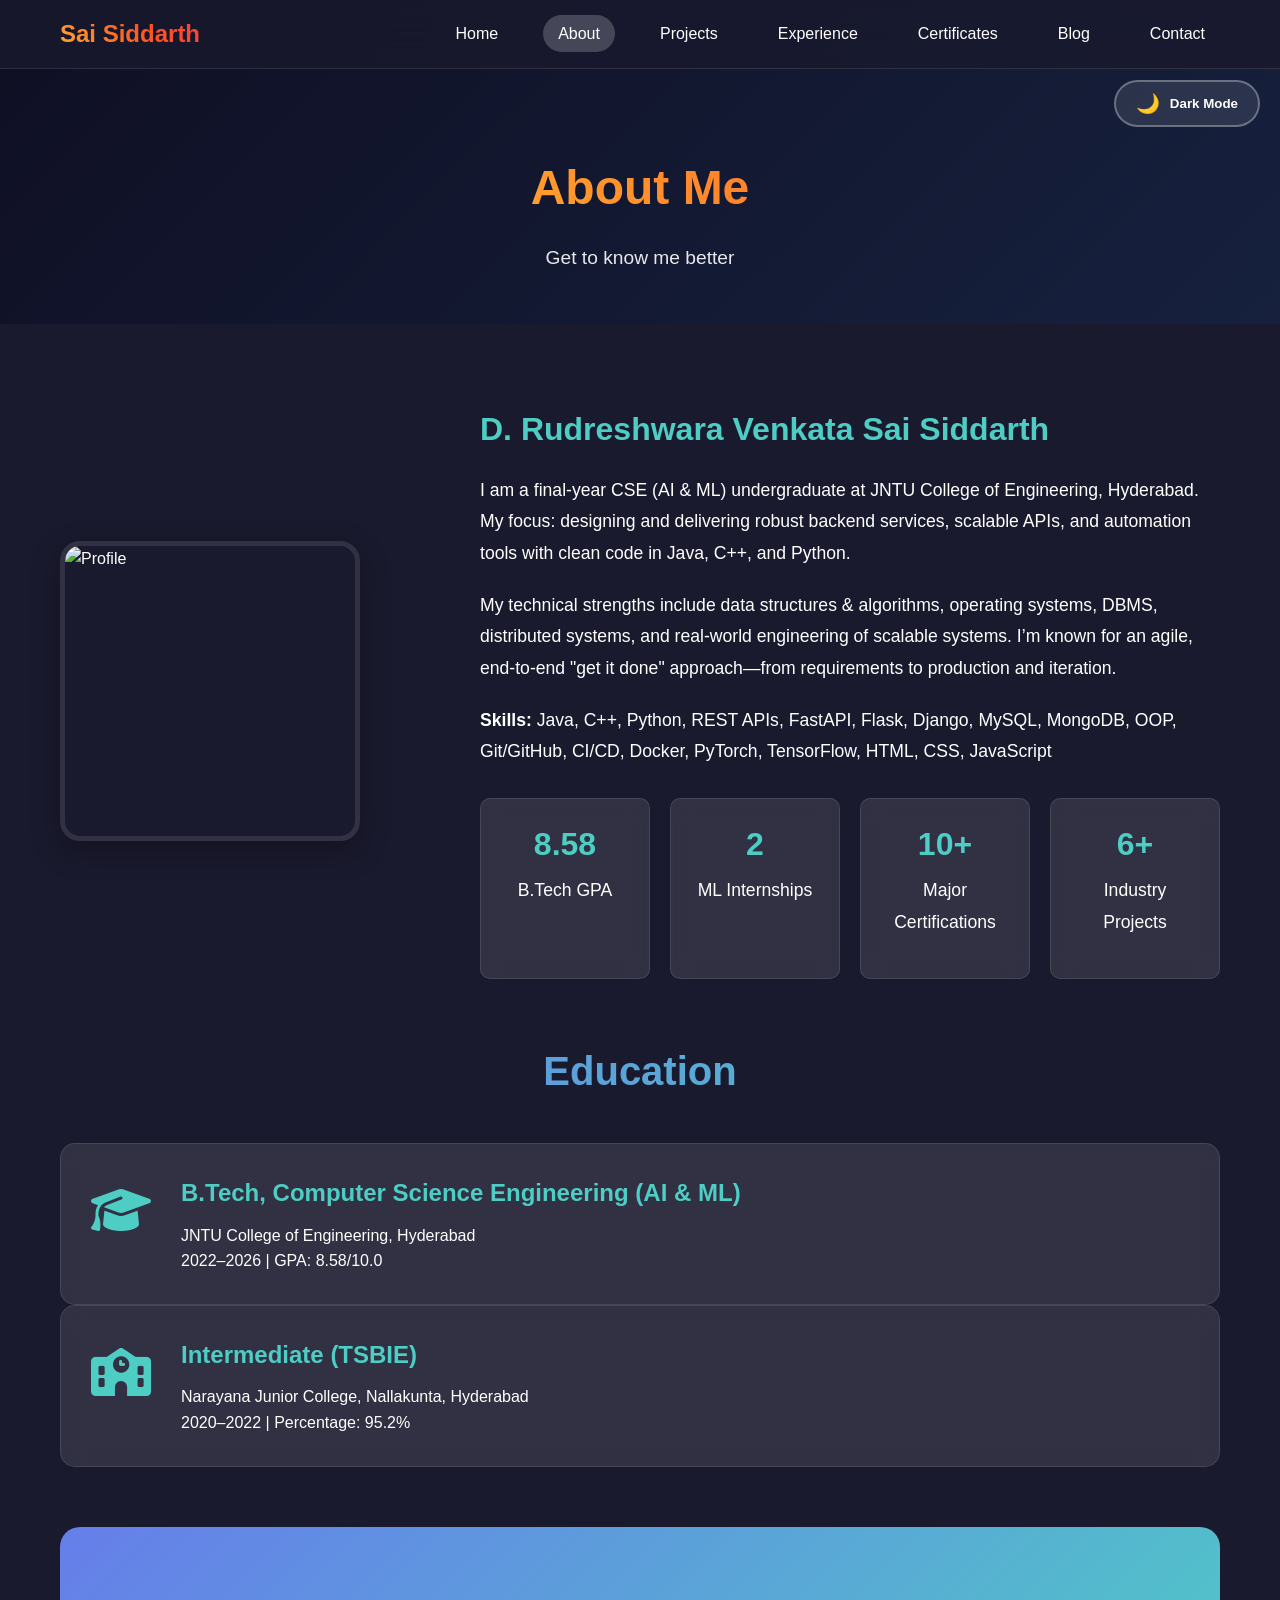
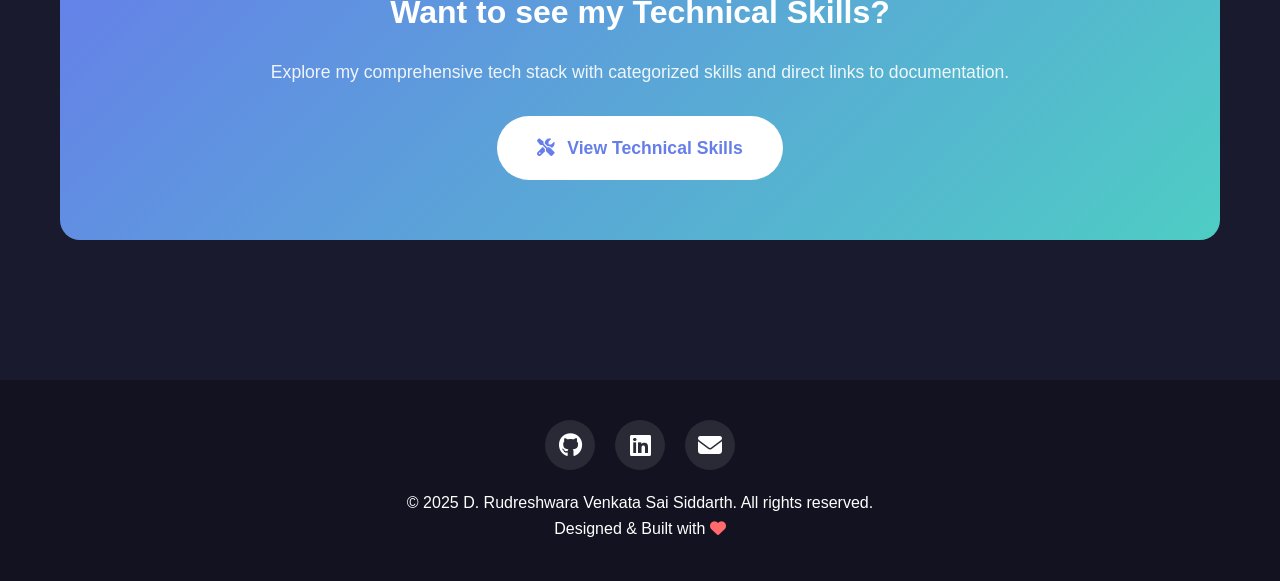
==== about.html @ 609d2943 "Initial commit" ====
<!DOCTYPE html>
<html lang="en">
<head>
    <meta charset="UTF-8">
    <meta name="viewport" content="width=device-width, initial-scale=1.0">
    <title>About - D. Rudreshwara Venkata Sai Siddarth</title>
    <link rel="stylesheet" href="styles.css">
    <link rel="stylesheet" href="https://cdnjs.cloudflare.com/ajax/libs/font-awesome/6.4.0/css/all.min.css">
</head>
<body>
    <nav class="navbar">
        <div class="nav-container">
            <a href="index.html" class="nav-logo">Sai Siddarth</a>
            <ul class="nav-menu" id="navMenu">
                <li class="nav-item"><a href="index.html" class="nav-link">Home</a></li>
                <li class="nav-item"><a href="about.html" class="nav-link active">About</a></li>
                <li class="nav-item"><a href="projects.html" class="nav-link">Projects</a></li>
                <li class="nav-item"><a href="experience.html" class="nav-link">Experience</a></li>
                <li class="nav-item"><a href="certificates.html" class="nav-link">Certificates</a></li>
                <li class="nav-item"><a href="blog.html" class="nav-link">Blog</a></li>
                <li class="nav-item"><a href="contact.html" class="nav-link">Contact</a></li>
            </ul>
            <button class="mobile-menu-toggle" onclick="toggleMobileMenu()">☰</button>
        </div>
    </nav>

    <button class="theme-toggle" onclick="toggleTheme()">
        <span class="theme-icon">🌙</span>
        <span class="theme-text">Dark Mode</span>
    </button>

    <div class="page-header">
        <h1>About Me</h1>
        <p>Get to know me better</p>
    </div>

    <section class="content-section">
        <div class="about-container">
            <img src="C:\Users\saisi\OneDrive\Desktop\Portfolio\Photo.png" alt="Profile" class="profile-image">
            <div class="about-text">
                <h2>D. Rudreshwara Venkata Sai Siddarth</h2>
                <p>
                    I am a final-year CSE (AI & ML) undergraduate at JNTU College of Engineering, Hyderabad.
                    My focus: designing and delivering robust backend services, scalable APIs, and automation
                    tools with clean code in Java, C++, and Python.
                </p>
                <p>
                    My technical strengths include data structures & algorithms, operating systems, DBMS, distributed systems, and real-world engineering of scalable systems. I’m known for an agile, end-to-end "get it done" approach—from requirements to production and iteration.
                </p>
                <p>
                    <strong>Skills:</strong> Java, C++, Python, REST APIs, FastAPI, Flask, Django, MySQL, MongoDB, OOP, Git/GitHub, CI/CD, Docker, PyTorch, TensorFlow, HTML, CSS, JavaScript
                </p>
                <div class="stats-grid">
                    <div class="stat-item"><h3>8.58</h3><p>B.Tech GPA</p></div>
                    <div class="stat-item"><h3>2</h3><p>ML Internships</p></div>
                    <div class="stat-item"><h3>10+</h3><p>Major Certifications</p></div>
                    <div class="stat-item"><h3>6+</h3><p>Industry Projects</p></div>
                </div>
            </div>
        </div>

        <div class="education-section">
            <h2>Education</h2>
            <div class="education-card">
                <div class="edu-icon"><i class="fas fa-graduation-cap"></i></div>
                <div class="edu-content">
                    <h3>B.Tech, Computer Science Engineering (AI & ML)</h3>
                    <p>JNTU College of Engineering, Hyderabad</p>
                    <p>2022–2026 | GPA: 8.58/10.0</p>
                </div>
            </div>
            <div class="education-card">
                <div class="edu-icon"><i class="fas fa-school"></i></div>
                <div class="edu-content">
                    <h3>Intermediate (TSBIE)</h3>
                    <p>Narayana Junior College, Nallakunta, Hyderabad</p>
                    <p>2020–2022 | Percentage: 95.2%</p>
                </div>
            </div>
        </div>
        <div class="skills-redirect">
            <h2>Want to see my Technical Skills?</h2>
            <p>Explore my comprehensive tech stack with categorized skills and direct links to documentation.</p>
            <a href="skills.html" class="skills-redirect-btn">
                <i class="fas fa-tools"></i> View Technical Skills
            </a>
        </div>
    </section>

    <footer>
        <div class="footer-content">
            <div class="footer-social">
                <a href="https://github.com/DRV-Sai-Siddarth" class="social-link"><i class="fab fa-github"></i></a>
                <a href="https://linkedin.com/in/d-r-v-sai-siddarth" class="social-link"><i class="fab fa-linkedin"></i></a>
                <a href="mailto:saisiddarth2.o@gmail.com" class="social-link"><i class="fas fa-envelope"></i></a>
            </div>
            <p>&copy; 2025 D. Rudreshwara Venkata Sai Siddarth. All rights reserved.</p>
            <p>Designed & Built with <i class="fas fa-heart" style="color: #ff6b6b;"></i></p>
        </div>
    </footer>
    <script src="script.js"></script>
</body>
</html>
---- styles.css ----
/* ===================================
   EXPERIENCE PAGE ANIMATIONS
   =================================== */

/* Experience Hero Section */
.experience-hero {
    text-align: center;
    padding: 60px 20px;
    margin-bottom: 60px;
    background: linear-gradient(135deg, rgba(102, 126, 234, 0.1), rgba(78, 205, 196, 0.1));
    border-radius: 20px;
}

.experience-hero-title {
    font-size: 3.5rem;
    margin-bottom: 20px;
    line-height: 1.2;
    display: flex;
    align-items: center;
    justify-content: center;
    flex-wrap: wrap;
    gap: 15px;
}

.experience-hero-subtitle {
    font-size: 1.2rem;
    opacity: 0.85;
    max-width: 800px;
    margin: 0 auto;
    line-height: 1.6;
}

/* Animated Word Wrapper */
.animated-word-wrapper {
    position: relative;
    display: inline-block;
    min-width: 250px;
    height: 70px;
    vertical-align: middle;
}

.animated-word {
    position: absolute;
    left: 0;
    top: 0;
    width: 100%;
    opacity: 0;
    transform: translateY(20px);
    transition: all 0.6s cubic-bezier(0.68, -0.55, 0.265, 1.55);
    background: linear-gradient(45deg, var(--primary-color), var(--accent-color));
    -webkit-background-clip: text;
    -webkit-text-fill-color: transparent;
    background-clip: text;
    font-weight: bold;
}

.animated-word.active {
    opacity: 1;
    transform: translateY(0);
}

/* Smooth fade out for previous word */
.animated-word:not(.active) {
    animation: fadeOut 0.6s ease forwards;
}

@keyframes fadeOut {
    0% {
        opacity: 1;
        transform: translateY(0);
    }
    100% {
        opacity: 0;
        transform: translateY(-20px);
    }
}

/* Smooth fade in for active word */
.animated-word.active {
    animation: fadeIn 0.6s ease forwards;
}

@keyframes fadeIn {
    0% {
        opacity: 0;
        transform: translateY(20px) scale(0.9);
    }
    100% {
        opacity: 1;
        transform: translateY(0) scale(1);
    }
}

/* Alternative Sliding Effect (you can switch between these) */
.animated-word-wrapper.slide-effect .animated-word {
    transform: translateX(-30px);
}

.animated-word-wrapper.slide-effect .animated-word.active {
    transform: translateX(0);
}

.animated-word-wrapper.slide-effect .animated-word:not(.active) {
    transform: translateX(30px);
}

/* Glowing Effect on Active Word */
.animated-word.active {
    text-shadow: 0 0 20px rgba(102, 126, 234, 0.5),
                 0 0 40px rgba(78, 205, 196, 0.3);
}

/* Mobile Responsive */
@media (max-width: 768px) {
    .experience-hero-title {
        font-size: 2rem;
        flex-direction: column;
        gap: 10px;
    }

    .animated-word-wrapper {
        min-width: 180px;
        height: 50px;
    }

    .experience-hero-subtitle {
        font-size: 1rem;
    }

    .experience-hero {
        padding: 40px 20px;
    }
}

/* Extra smooth transition with blur effect */
@keyframes blurFadeIn {
    0% {
        opacity: 0;
        filter: blur(10px);
        transform: translateY(20px);
    }
    100% {
        opacity: 1;
        filter: blur(0);
        transform: translateY(0);
    }
}

.animated-word.active {
    animation: blurFadeIn 0.8s cubic-bezier(0.25, 0.46, 0.45, 0.94) forwards;
}


/* Typing Animation */
.typing-text {
    display: flex;
    align-items: center;
    justify-content: center;
    flex-wrap: wrap;
}

.typing-prefix {
    margin-right: 10px;
}

#typedName {
    min-width: 200px;
    display: inline-block;
}

.cursor {
    animation: blink 0.7s infinite;
    font-weight: normal;
}

@keyframes blink {
    0%, 50% { opacity: 1; }
    51%, 100% { opacity: 0; }
}

/* Glimpse Section */
.glimpse-section {
    padding: 100px 20px;
    max-width: 1200px;
    margin: 0 auto;
}

.section-title {
    font-size: 3rem;
    text-align: center;
    margin-bottom: 60px;
    background: linear-gradient(45deg, var(--primary-color), var(--accent-color));
    -webkit-background-clip: text;
    -webkit-text-fill-color: transparent;
}

.glimpse-grid {
    display: grid;
    grid-template-columns: repeat(auto-fit, minmax(300px, 1fr));
    gap: 30px;
}

.glimpse-card {
    background: var(--card-bg-dark);
    padding: 40px 30px;
    border-radius: 20px;
    text-align: center;
    backdrop-filter: blur(10px);
    border: 1px solid rgba(255,255,255,0.1);
    transition: all 0.4s ease;
}

body.light-mode .glimpse-card {
    background: var(--card-bg-light);
    border-color: rgba(0,0,0,0.1);
}

.glimpse-card:hover {
    transform: translateY(-15px);
    box-shadow: 0 20px 40px rgba(0,0,0,0.3);
    border-color: var(--accent-color);
}

.glimpse-icon {
    width: 80px;
    height: 80px;
    margin: 0 auto 25px;
    background: linear-gradient(135deg, var(--primary-color), var(--accent-color));
    border-radius: 50%;
    display: flex;
    align-items: center;
    justify-content: center;
    font-size: 2.5rem;
    color: var(--text-light);
    transition: all 0.4s ease;
}

.glimpse-card:hover .glimpse-icon {
    transform: rotate(360deg) scale(1.1);
}

.glimpse-card h3 {
    font-size: 1.8rem;
    margin-bottom: 15px;
    color: var(--accent-color);
}

.glimpse-card p {
    margin-bottom: 25px;
    opacity: 0.9;
    line-height: 1.6;
}

.glimpse-btn {
    display: inline-flex;
    align-items: center;
    gap: 10px;
    padding: 12px 30px;
    background: linear-gradient(45deg, var(--primary-color), var(--accent-color));
    color: var(--text-light);
    text-decoration: none;
    border-radius: 50px;
    font-weight: bold;
    transition: all 0.3s ease;
}

.glimpse-btn:hover {
    transform: translateX(5px);
    box-shadow: 0 5px 20px rgba(0,0,0,0.3);
}

/* Skills Redirect Section */
.skills-redirect {
    margin-top: 60px;
    text-align: center;
    padding: 60px 40px;
    background: linear-gradient(135deg, var(--primary-color), var(--accent-color));
    border-radius: 20px;
}

.skills-redirect h2 {
    font-size: 2rem;
    margin-bottom: 20px;
    color: var(--text-light);
}

.skills-redirect p {
    margin-bottom: 30px;
    font-size: 1.1rem;
    opacity: 0.9;
}

.skills-redirect-btn {
    display: inline-flex;
    align-items: center;
    gap: 12px;
    padding: 18px 40px;
    background: var(--text-light);
    color: var(--primary-color);
    text-decoration: none;
    border-radius: 50px;
    font-weight: bold;
    font-size: 1.1rem;
    transition: all 0.3s ease;
}

.skills-redirect-btn:hover {
    transform: translateY(-5px);
    box-shadow: 0 10px 30px rgba(0,0,0,0.3);
}

/* Skills Page Specific */
.tech-skill-card {
    display: flex;
    flex-direction: column;
    align-items: center;
    text-decoration: none;
    color: inherit;
}

.skill-logo {
    width: 80px;
    height: 80px;
    object-fit: contain;
    margin-bottom: 15px;
    transition: all 0.3s ease;
}

.skill-logo-placeholder {
    width: 80px;
    height: 80px;
    margin-bottom: 15px;
    background: linear-gradient(135deg, var(--primary-color), var(--accent-color));
    border-radius: 20px;
    display: flex;
    align-items: center;
    justify-content: center;
    font-size: 2.5rem;
    color: var(--text-light);
    transition: all 0.3s ease;
}

.tech-skill-card:hover .skill-logo,
.tech-skill-card:hover .skill-logo-placeholder {
    transform: scale(1.1) rotateY(180deg);
}

@media (max-width: 768px) {
    .glimpse-grid {
        grid-template-columns: 1fr;
    }
    
    .section-title {
        font-size: 2rem;
    }
}


* {
    margin: 0;
    padding: 0;
    box-sizing: border-box;
}



:root {
    --primary-color: #667eea;
    --secondary-color: #764ba2;
    --accent-color: #4ecdc4;
    --text-light: #ffffff;
    --text-dark: #333333;
    --bg-dark: #1a1a2e;
    --bg-light: #f5f7fa;
    --card-bg-dark: rgba(255,255,255,0.1);
    --card-bg-light: rgba(255,255,255,0.9);
}

html {
    scroll-behavior: smooth;
}

body {
    font-family: 'Segoe UI', Tahoma, Geneva, Verdana, sans-serif;
    background: var(--bg-dark);
    color: var(--text-light);
    overflow-x: hidden;
    transition: all 0.3s ease;
    line-height: 1.6;
    margin: 0;
    padding: 0;
}

body.light-mode {
    background: linear-gradient(135deg, #f5f7fa 0%, #c3cfe2 100%);
    color: var(--text-dark);
}

/* FIX THE GAP ISSUE */
.hero {
    position: relative;
    width: 100%;
    height: 100vh;
    min-height: 600px;
    background: linear-gradient(135deg, #0f0f23 0%, #16213e 50%, #0f3460 100%);
    display: flex;
    align-items: center;
    justify-content: center;
    overflow: hidden;
    margin: 0;
    padding: 0;
}

body.light-mode .hero {
    background: linear-gradient(135deg, #667eea 0%, #764ba2 100%);
}

/* Scrollbar Styling */
::-webkit-scrollbar {
    width: 10px;
}

::-webkit-scrollbar-track {
    background: rgba(0,0,0,0.1);
}

::-webkit-scrollbar-thumb {
    background: linear-gradient(45deg, var(--primary-color), var(--secondary-color));
    border-radius: 10px;
}

/* Navbar Styles */
.navbar {
    position: fixed;
    top: 0;
    left: 0;
    right: 0;
    z-index: 1000;
    background: rgba(26, 26, 46, 0.8);
    backdrop-filter: blur(20px);
    border-bottom: 1px solid rgba(255, 255, 255, 0.1);
    padding: 15px 0;
    transition: all 0.3s ease;
    margin: 0;
}

body.light-mode .navbar {
    background: rgba(255, 255, 255, 0.9);
    border-bottom-color: rgba(0, 0, 0, 0.1);
}

.nav-container {
    max-width: 1200px;
    margin: 0 auto;
    display: flex;
    justify-content: space-between;
    align-items: center;
    padding: 0 20px;
}

.nav-logo {
    font-size: 1.5rem;
    font-weight: bold;
    color: var(--text-light);
    text-decoration: none;
    background: linear-gradient(45deg, #ffeb3b, #ff5722, #e91e63, #9c27b0);
    background-size: 300% 300%;
    -webkit-background-clip: text;
    -webkit-text-fill-color: transparent;
    background-clip: text;
    animation: gradientShift 3s ease-in-out infinite;
}

@keyframes gradientShift {
    0%, 100% { background-position: 0% 50%; }
    50% { background-position: 100% 50%; }
}

.nav-menu {
    display: flex;
    list-style: none;
    gap: 30px;
    margin: 0;
    padding: 0;
}

.nav-item {
    margin: 0;
}

.nav-link {
    color: var(--text-light);
    text-decoration: none;
    font-weight: 500;
    padding: 10px 15px;
    border-radius: 25px;
    transition: all 0.3s ease;
    position: relative;
}

body.light-mode .nav-link {
    color: var(--text-dark);
}

.nav-link::before {
    content: '';
    position: absolute;
    bottom: 0;
    left: 50%;
    width: 0;
    height: 2px;
    background: linear-gradient(90deg, var(--primary-color), var(--accent-color));
    transform: translateX(-50%);
    transition: width 0.3s ease;
}

.nav-link:hover::before {
    width: 80%;
}

.nav-link:hover {
    transform: translateY(-2px);
}

.nav-link.active {
    background: rgba(255, 255, 255, 0.2);
}

body.light-mode .nav-link.active {
    background: rgba(0, 0, 0, 0.1);
}

.mobile-menu-toggle {
    display: none;
    background: none;
    border: none;
    color: var(--text-light);
    font-size: 1.5rem;
    cursor: pointer;
}

body.light-mode .mobile-menu-toggle {
    color: var(--text-dark);
}

/* Theme Toggle */
.theme-toggle {
    position: fixed;
    top: 80px;
    right: 20px;
    z-index: 1000;
    background: rgba(255, 255, 255, 0.1);
    border: 2px solid rgba(255, 255, 255, 0.3);
    border-radius: 50px;
    padding: 10px 20px;
    color: var(--text-light);
    font-weight: bold;
    cursor: pointer;
    transition: all 0.3s ease;
    backdrop-filter: blur(10px);
    display: flex;
    align-items: center;
    gap: 10px;
}

body.light-mode .theme-toggle {
    background: rgba(0, 0, 0, 0.1);
    border-color: rgba(0, 0, 0, 0.3);
    color: var(--text-dark);
}

.theme-toggle:hover {
    background: rgba(255, 255, 255, 0.2);
    transform: translateY(-2px);
}

.theme-icon {
    font-size: 1.2rem;
    transition: transform 0.3s ease;
}

.theme-toggle:hover .theme-icon {
    transform: rotate(180deg);
}

/* Hero Section */
#webCanvas {
    position: absolute;
    top: 0;
    left: 0;
    width: 100%;
    height: 100%;
    pointer-events: none;
    z-index: 1;
}

.hero-content {
    text-align: center;
    z-index: 2;
    max-width: 800px;
    padding: 20px;
}

.hero-content h1 {
    font-size: 4rem;
    font-weight: bold;
    margin-bottom: 1rem;
    background: linear-gradient(45deg, #ffeb3b, #ff5722, #e91e63, #9c27b0);
    background-size: 300% 300%;
    -webkit-background-clip: text;
    -webkit-text-fill-color: transparent;
    animation: gradientShift 3s ease-in-out infinite;
    text-transform: uppercase;
    letter-spacing: 2px;
}

.hero-content .tagline {
    font-size: 1.5rem;
    margin-bottom: 1rem;
    opacity: 0.9;
}

.hero-content .description {
    font-size: 1.2rem;
    margin-bottom: 2rem;
    opacity: 0.8;
}

.social-links {
    display: flex;
    justify-content: center;
    gap: 20px;
    margin-bottom: 2rem;
}

.social-link {
    width: 50px;
    height: 50px;
    border-radius: 50%;
    background: rgba(255, 255, 255, 0.1);
    display: flex;
    align-items: center;
    justify-content: center;
    color: var(--text-light);
    font-size: 1.5rem;
    transition: all 0.3s ease;
    text-decoration: none;
}

.social-link:hover {
    background: linear-gradient(45deg, var(--primary-color), var(--accent-color));
    transform: translateY(-5px);
}

.cta-buttons {
    display: flex;
    gap: 20px;
    justify-content: center;
    flex-wrap: wrap;
}

.cta-button {
    padding: 15px 35px;
    border-radius: 50px;
    font-weight: bold;
    text-decoration: none;
    transition: all 0.3s ease;
    display: inline-flex;
    align-items: center;
    gap: 10px;
}

.cta-button.primary {
    background: linear-gradient(45deg, #ff6b6b, #4ecdc4);
    color: var(--text-light);
    box-shadow: 0 4px 15px rgba(0,0,0,0.2);
}

.cta-button.primary:hover {
    transform: translateY(-3px);
    box-shadow: 0 8px 25px rgba(0,0,0,0.3);
}

.cta-button.secondary {
    background: transparent;
    color: var(--text-light);
    border: 2px solid var(--text-light);
}

.cta-button.secondary:hover {
    background: var(--text-light);
    color: var(--text-dark);
}

/* Page Header */
.page-header {
    padding: 150px 20px 50px;
    text-align: center;
    background: linear-gradient(135deg, #0f0f23 0%, #16213e 100%);
    margin: 0;
}

body.light-mode .page-header {
    background: linear-gradient(135deg, #667eea 0%, #764ba2 100%);
}

.page-header h1 {
    font-size: 3rem;
    margin-bottom: 1rem;
    background: linear-gradient(45deg, #ffeb3b, #ff5722, #e91e63, #9c27b0);
    background-size: 300% 300%;
    -webkit-background-clip: text;
    -webkit-text-fill-color: transparent;
    animation: gradientShift 3s ease-in-out infinite;
}

.page-header p {
    font-size: 1.2rem;
    opacity: 0.9;
}

/* Content Section */
.content-section {
    padding: 80px 20px;
    max-width: 1200px;
    margin: 0 auto;
}

/* About Page Specific */
.about-container {
    display: grid;
    grid-template-columns: 1fr 2fr;
    gap: 50px;
    align-items: center;
    margin-bottom: 50px;
}

.profile-image {
    width: 300px;
    height: 300px;
    border-radius: 20px;
    object-fit: cover;
    box-shadow: 0 10px 30px rgba(0,0,0,0.3);
    border: 5px solid rgba(255,255,255,0.1);
}

.about-text h2 {
    font-size: 2rem;
    margin-bottom: 20px;
    color: var(--accent-color);
}

.about-text p {
    font-size: 1.1rem;
    line-height: 1.8;
    margin-bottom: 20px;
}

.stats-grid {
    display: grid;
    grid-template-columns: repeat(4, 1fr);
    gap: 20px;
    margin-top: 30px;
}

.stat-item {
    text-align: center;
    background: var(--card-bg-dark);
    padding: 20px;
    border-radius: 10px;
    backdrop-filter: blur(10px);
    border: 1px solid rgba(255,255,255,0.1);
}

body.light-mode .stat-item {
    background: var(--card-bg-light);
    border-color: rgba(0,0,0,0.1);
}

.stat-item h3 {
    font-size: 2rem;
    color: var(--accent-color);
    margin-bottom: 5px;
}

/* Skills Section */
.skills-section {
    margin-top: 60px;
}

.skills-section h2 {
    text-align: center;
    font-size: 2.5rem;
    margin-bottom: 40px;
    background: linear-gradient(45deg, var(--primary-color), var(--accent-color));
    -webkit-background-clip: text;
    -webkit-text-fill-color: transparent;
}

.skills-grid {
    display: grid;
    grid-template-columns: repeat(auto-fit, minmax(200px, 1fr));
    gap: 25px;
}

.skill-item {
    background: var(--card-bg-dark);
    padding: 25px;
    border-radius: 10px;
    backdrop-filter: blur(10px);
    border: 1px solid rgba(255,255,255,0.1);
    transition: all 0.3s ease;
}

body.light-mode .skill-item {
    background: var(--card-bg-light);
    border-color: rgba(0,0,0,0.1);
}

.skill-item:hover {
    transform: translateY(-5px);
    box-shadow: 0 5px 15px rgba(0,0,0,0.2);
}

.skill-item i {
    font-size: 2.5rem;
    margin-bottom: 15px;
    color: var(--accent-color);
}

.skill-item p {
    font-weight: bold;
    margin-bottom: 10px;
}

.skill-bar {
    background: rgba(255,255,255,0.1);
    height: 8px;
    border-radius: 10px;
    overflow: hidden;
}

.skill-progress {
    background: linear-gradient(90deg, var(--primary-color), var(--accent-color));
    height: 100%;
    border-radius: 10px;
    transition: width 1s ease;
}

/* Education Section */
.education-section {
    margin-top: 60px;
}

.education-section h2 {
    text-align: center;
    font-size: 2.5rem;
    margin-bottom: 40px;
    background: linear-gradient(45deg, var(--primary-color), var(--accent-color));
    -webkit-background-clip: text;
    -webkit-text-fill-color: transparent;
}

.education-card {
    display: flex;
    gap: 30px;
    background: var(--card-bg-dark);
    padding: 30px;
    border-radius: 15px;
    backdrop-filter: blur(10px);
    border: 1px solid rgba(255,255,255,0.1);
}

body.light-mode .education-card {
    background: var(--card-bg-light);
    border-color: rgba(0,0,0,0.1);
}

.edu-icon {
    font-size: 3rem;
    color: var(--accent-color);
}

.edu-content h3 {
    font-size: 1.5rem;
    margin-bottom: 10px;
    color: var(--accent-color);
}

.edu-institution {
    font-weight: bold;
    margin-bottom: 5px;
}

.edu-date {
    opacity: 0.7;
    margin-bottom: 15px;
}

/* Projects Page */
.filter-buttons {
    display: flex;
    justify-content: center;
    gap: 15px;
    margin-bottom: 40px;
    flex-wrap: wrap;
}

.filter-btn {
    padding: 10px 25px;
    border: 2px solid var(--primary-color);
    background: transparent;
    color: var(--text-light);
    border-radius: 25px;
    cursor: pointer;
    transition: all 0.3s ease;
    font-weight: bold;
}

body.light-mode .filter-btn {
    color: var(--text-dark);
}

.filter-btn:hover,
.filter-btn.active {
    background: linear-gradient(45deg, var(--primary-color), var(--accent-color));
    color: var(--text-light);
}

.projects-grid {
    display: grid;
    grid-template-columns: repeat(auto-fit, minmax(350px, 1fr));
    gap: 30px;
}

.project-card {
    background: var(--card-bg-dark);
    border-radius: 15px;
    overflow: hidden;
    backdrop-filter: blur(10px);
    border: 1px solid rgba(255,255,255,0.1);
    transition: all 0.3s ease;
    cursor: pointer;
}

body.light-mode .project-card {
    background: var(--card-bg-light);
    border-color: rgba(0,0,0,0.1);
}

.project-card:hover {
    transform: translateY(-10px);
    box-shadow: 0 15px 35px rgba(0,0,0,0.3);
}

.project-image {
    width: 100%;
    height: 200px;
    object-fit: cover;
    transition: transform 0.3s ease;
}

.project-card:hover .project-image {
    transform: scale(1.1);
}

.project-content {
    padding: 25px;
}

.project-title {
    font-size: 1.5rem;
    margin-bottom: 10px;
    color: var(--accent-color);
}

.project-description {
    margin-bottom: 15px;
    opacity: 0.9;
    line-height: 1.6;
}

.project-tags {
    display: flex;
    flex-wrap: wrap;
    gap: 10px;
    margin-bottom: 15px;
}

.tag {
    background: rgba(255,255,255,0.1);
    padding: 5px 15px;
    border-radius: 20px;
    font-size: 0.9rem;
}

.project-links {
    display: flex;
    gap: 15px;
}

.project-link {
    padding: 10px 20px;
    border-radius: 25px;
    text-decoration: none;
    transition: all 0.3s ease;
    display: inline-flex;
    align-items: center;
    gap: 8px;
}

.project-link.github {
    background: rgba(255,255,255,0.1);
    color: var(--text-light);
}

body.light-mode .project-link.github {
    color: var(--text-dark);
}

.project-link.live {
    background: linear-gradient(45deg, var(--primary-color), var(--accent-color));
    color: var(--text-light);
}

.project-link:hover {
    transform: translateY(-2px);
}

/* Timeline */
.timeline {
    position: relative;
    padding: 20px 0;
}

.timeline::before {
    content: '';
    position: absolute;
    left: 50%;
    top: 0;
    bottom: 0;
    width: 2px;
    background: linear-gradient(180deg, var(--primary-color), var(--accent-color));
    transform: translateX(-50%);
}

.timeline-item {
    display: flex;
    margin-bottom: 50px;
    position: relative;
}

.timeline-item:nth-child(odd) {
    flex-direction: row-reverse;
}

.timeline-content {
    width: 45%;
    background: var(--card-bg-dark);
    padding: 30px;
    border-radius: 15px;
    backdrop-filter: blur(10px);
    border: 1px solid rgba(255,255,255,0.1);
    position: relative;
}

body.light-mode .timeline-content {
    background: var(--card-bg-light);
    border-color: rgba(0,0,0,0.1);
}

.timeline-dot {
    position: absolute;
    left: 50%;
    width: 20px;
    height: 20px;
    background: linear-gradient(45deg, var(--primary-color), var(--accent-color));
    border-radius: 50%;
    transform: translateX(-50%);
    border: 4px solid var(--bg-dark);
    z-index: 2;
}

body.light-mode .timeline-dot {
    border-color: var(--bg-light);
}

.timeline-icon {
    font-size: 2rem;
    color: var(--accent-color);
    margin-bottom: 15px;
}

.timeline-title {
    font-size: 1.5rem;
    color: var(--accent-color);
    margin-bottom: 10px;
}

.timeline-company {
    font-weight: bold;
    margin-bottom: 5px;
}

.timeline-date {
    opacity: 0.7;
    margin-bottom: 15px;
}

.timeline-description {
    line-height: 1.8;
    margin-bottom: 15px;
}

.timeline-skills {
    display: flex;
    flex-wrap: wrap;
    gap: 8px;
    margin-bottom: 15px;
}

.skill-badge {
    background: rgba(255,255,255,0.1);
    padding: 5px 12px;
    border-radius: 15px;
    font-size: 0.85rem;
}

.timeline-achievements {
    list-style: none;
    padding-left: 0;
}

.timeline-achievements li {
    padding-left: 25px;
    position: relative;
    margin-bottom: 8px;
}

.timeline-achievements li::before {
    content: '✓';
    position: absolute;
    left: 0;
    color: var(--accent-color);
    font-weight: bold;
}

/* Companies Section */
.companies-section {
    margin-top: 60px;
}

.companies-section h2 {
    text-align: center;
    font-size: 2.5rem;
    margin-bottom: 40px;
    background: linear-gradient(45deg, var(--primary-color), var(--accent-color));
    -webkit-background-clip: text;
    -webkit-text-fill-color: transparent;
}

.companies-grid {
    display: grid;
    grid-template-columns: repeat(auto-fit, minmax(250px, 1fr));
    gap: 25px;
}

.company-card {
    background: var(--card-bg-dark);
    padding: 30px;
    border-radius: 15px;
    text-align: center;
    backdrop-filter: blur(10px);
    border: 1px solid rgba(255,255,255,0.1);
    transition: all 0.3s ease;
}

body.light-mode .company-card {
    background: var(--card-bg-light);
    border-color: rgba(0,0,0,0.1);
}

.company-card:hover {
    transform: translateY(-5px);
    box-shadow: 0 10px 25px rgba(0,0,0,0.2);
}

.company-card i {
    font-size: 3rem;
    color: var(--accent-color);
    margin-bottom: 15px;
}

.company-card h3 {
    font-size: 1.5rem;
    margin-bottom: 10px;
}

/* Footer */
footer {
    background: rgba(0,0,0,0.3);
    padding: 40px 20px;
    text-align: center;
    margin-top: 60px;
}

body.light-mode footer {
    background: rgba(0,0,0,0.1);
}

.footer-content {
    max-width: 1200px;
    margin: 0 auto;
}

.footer-social {
    display: flex;
    justify-content: center;
    gap: 20px;
    margin-bottom: 20px;
}

/* Mobile Responsive */
@media (max-width: 768px) {
    .nav-menu {
        position: fixed;
        top: 70px;
        left: -100%;
        width: 100%;
        height: calc(100vh - 70px);
        background: rgba(0, 0, 0, 0.95);
        backdrop-filter: blur(20px);
        flex-direction: column;
        justify-content: flex-start;
        align-items: center;
        padding-top: 50px;
        transition: left 0.3s ease;
        gap: 10px;
    }

    body.light-mode .nav-menu {
        background: rgba(255, 255, 255, 0.95);
    }

    .nav-menu.active {
        left: 0;
    }

    .mobile-menu-toggle {
        display: block;
    }

    .theme-toggle {
        top: 15px;
        right: 80px;
        padding: 8px 15px;
        font-size: 0.9rem;
    }

    .hero-content h1 {
        font-size: 2.5rem;
    }

    .hero-content .tagline {
        font-size: 1.2rem;
    }

    .hero-content .description {
        font-size: 1rem;
    }

    .page-header h1 {
        font-size: 2rem;
    }

    .about-container {
        grid-template-columns: 1fr;
        text-align: center;
    }

    .profile-image {
        width: 200px;
        height: 200px;
        margin: 0 auto;
    }

    .stats-grid {
        grid-template-columns: repeat(2, 1fr);
    }

    .projects-grid,
    .companies-grid {
        grid-template-columns: 1fr;
    }

    .timeline::before {
        left: 20px;
    }

    .timeline-item {
        flex-direction: column;
    }

    .timeline-item:nth-child(odd) {
        flex-direction: column;
    }

    .timeline-content {
        width: calc(100% - 50px);
        margin-left: 50px;
    }

    .timeline-dot {
        left: 20px;
    }

    .filter-buttons {
        gap: 10px;
    }

    .filter-btn {
        padding: 8px 15px;
        font-size: 0.9rem;
    }
}
/* Certificates Page Specific */
.certificates-grid {
    display: grid;
    grid-template-columns: repeat(auto-fit, minmax(300px, 1fr));
    gap: 30px;
    margin-top: 3rem;
}

.certificate-card {
    background: var(--card-bg-dark);
    padding: 30px;
    border-radius: 15px;
    text-align: center;
    backdrop-filter: blur(10px);
    border: 1px solid rgba(255,255,255,0.1);
    transition: all 0.3s ease;
}

body.light-mode .certificate-card {
    background: var(--card-bg-light);
    border-color: rgba(0,0,0,0.1);
}

.certificate-card:hover {
    transform: translateY(-5px);
    box-shadow: 0 10px 25px rgba(0,0,0,0.2);
}

.certificate-icon {
    font-size: 3rem;
    color: var(--accent-color);
    margin-bottom: 15px;
}

.certificate-title {
    font-size: 1.3rem;
    margin-bottom: 10px;
    color: var(--accent-color);
}

.certificate-org {
    font-weight: bold;
    margin-bottom: 5px;
}

.certificate-date {
    opacity: 0.7;
    margin-bottom: 15px;
}

.cert-link {
    display: inline-block;
    margin-top: 15px;
    padding: 10px 20px;
    background: linear-gradient(45deg, var(--primary-color), var(--accent-color));
    color: var(--text-light);
    text-decoration: none;
    border-radius: 25px;
    transition: all 0.3s ease;
}

.cert-link:hover {
    transform: translateY(-2px);
    box-shadow: 0 5px 15px rgba(0,0,0,0.3);
}

/* Achievements Section */
.achievements-section {
    margin-top: 60px;
}

.achievements-section h2 {
    text-align: center;
    font-size: 2.5rem;
    margin-bottom: 40px;
    background: linear-gradient(45deg, var(--primary-color), var(--accent-color));
    -webkit-background-clip: text;
    -webkit-text-fill-color: transparent;
}

.achievements-grid {
    display: grid;
    grid-template-columns: repeat(auto-fit, minmax(300px, 1fr));
    gap: 30px;
}

.achievement-item {
    display: flex;
    gap: 20px;
    background: var(--card-bg-dark);
    padding: 25px;
    border-radius: 15px;
    backdrop-filter: blur(10px);
    border: 1px solid rgba(255,255,255,0.1);
    transition: all 0.3s ease;
}

body.light-mode .achievement-item {
    background: var(--card-bg-light);
    border-color: rgba(0,0,0,0.1);
}

.achievement-item:hover {
    transform: translateY(-5px);
}

.achievement-icon {
    font-size: 2.5rem;
    color: var(--accent-color);
}

.achievement-content h3 {
    font-size: 1.3rem;
    margin-bottom: 10px;
    color: var(--accent-color);
}

.achievement-date {
    display: block;
    margin-top: 10px;
    opacity: 0.7;
    font-size: 0.9rem;
}

/* Blog Page Specific */
.blog-grid {
    display: grid;
    grid-template-columns: repeat(auto-fit, minmax(350px, 1fr));
    gap: 30px;
}

.blog-card {
    background: var(--card-bg-dark);
    border-radius: 15px;
    overflow: hidden;
    backdrop-filter: blur(10px);
    border: 1px solid rgba(255,255,255,0.1);
    transition: all 0.3s ease;
}

body.light-mode .blog-card {
    background: var(--card-bg-light);
    border-color: rgba(0,0,0,0.1);
}

.blog-card:hover {
    transform: translateY(-10px);
    box-shadow: 0 15px 35px rgba(0,0,0,0.3);
}

.blog-image {
    width: 100%;
    height: 200px;
    object-fit: cover;
    transition: transform 0.3s ease;
}

.blog-card:hover .blog-image {
    transform: scale(1.05);
}

.blog-content {
    padding: 25px;
}

.blog-meta {
    display: flex;
    justify-content: space-between;
    margin-bottom: 15px;
    font-size: 0.9rem;
    opacity: 0.8;
}

.blog-category {
    color: var(--accent-color);
    font-weight: bold;
}

.blog-title {
    font-size: 1.5rem;
    margin-bottom: 15px;
    color: var(--accent-color);
}

.blog-excerpt {
    margin-bottom: 15px;
    opacity: 0.9;
    line-height: 1.6;
}

.blog-tags {
    display: flex;
    flex-wrap: wrap;
    gap: 8px;
    margin-bottom: 15px;
}

.read-more {
    color: var(--primary-color);
    text-decoration: none;
    font-weight: bold;
    display: inline-flex;
    align-items: center;
    gap: 5px;
    transition: gap 0.3s ease;
}

.read-more:hover {
    gap: 10px;
}

/* Newsletter Section */
.newsletter-section {
    margin-top: 60px;
    background: linear-gradient(135deg, var(--primary-color), var(--accent-color));
    padding: 50px;
    border-radius: 20px;
    text-align: center;
}

.newsletter-icon {
    font-size: 3rem;
    margin-bottom: 20px;
}

.newsletter-section h2 {
    font-size: 2rem;
    margin-bottom: 15px;
    color: var(--text-light);
}

.newsletter-section p {
    margin-bottom: 25px;
    opacity: 0.9;
}

.newsletter-form {
    display: flex;
    gap: 10px;
    max-width: 500px;
    margin: 0 auto;
    flex-wrap: wrap;
    justify-content: center;
}

.newsletter-form input {
    flex: 1;
    min-width: 250px;
    padding: 15px 20px;
    border-radius: 25px;
    border: none;
    font-size: 1rem;
}

.newsletter-form button {
    padding: 15px 30px;
    background: var(--text-light);
    color: var(--primary-color);
    border: none;
    border-radius: 25px;
    font-weight: bold;
    cursor: pointer;
    transition: all 0.3s ease;
}

.newsletter-form button:hover {
    transform: translateY(-2px);
    box-shadow: 0 5px 15px rgba(0,0,0,0.3);
}

/* Contact Page Specific */
.contact-container {
    display: grid;
    grid-template-columns: 1fr 1fr;
    gap: 50px;
}

.contact-info h2,
.contact-form h2 {
    font-size: 2rem;
    margin-bottom: 15px;
    background: linear-gradient(45deg, var(--primary-color), var(--accent-color));
    -webkit-background-clip: text;
    -webkit-text-fill-color: transparent;
}

.contact-info {
    display: flex;
    flex-direction: column;
    gap: 25px;
}

.contact-item {
    display: flex;
    align-items: flex-start;
    gap: 20px;
    background: var(--card-bg-dark);
    padding: 20px;
    border-radius: 10px;
    backdrop-filter: blur(10px);
    border: 1px solid rgba(255,255,255,0.1);
    transition: all 0.3s ease;
}

body.light-mode .contact-item {
    background: var(--card-bg-light);
    border-color: rgba(0,0,0,0.1);
}

.contact-item:hover {
    transform: translateX(5px);
}

.contact-icon {
    font-size: 2rem;
    color: var(--accent-color);
    margin-top: 5px;
}

.contact-item h4 {
    margin-bottom: 5px;
}

.contact-link {
    display: inline-block;
    margin-top: 8px;
    color: var(--primary-color);
    text-decoration: none;
    font-weight: bold;
    transition: all 0.3s ease;
}

.contact-link:hover {
    color: var(--accent-color);
}

.social-links-section {
    margin-top: 20px;
    padding-top: 20px;
    border-top: 1px solid rgba(255,255,255,0.1);
}

.social-links-section h4 {
    margin-bottom: 15px;
}

.contact-form {
    display: flex;
    flex-direction: column;
    gap: 20px;
}

.form-group {
    display: flex;
    flex-direction: column;
    gap: 8px;
}

.form-group label {
    font-weight: bold;
    display: flex;
    align-items: center;
    gap: 8px;
}

.form-group input,
.form-group textarea {
    padding: 15px;
    border-radius: 10px;
    border: 1px solid rgba(255,255,255,0.2);
    background: rgba(255,255,255,0.1);
    color: var(--text-light);
    font-size: 1rem;
    transition: all 0.3s ease;
}

body.light-mode .form-group input,
body.light-mode .form-group textarea {
    background: rgba(0,0,0,0.05);
    border-color: rgba(0,0,0,0.2);
    color: var(--text-dark);
}

.form-group input:focus,
.form-group textarea:focus {
    outline: none;
    border-color: var(--accent-color);
    background: rgba(255,255,255,0.15);
}

.form-group textarea {
    min-height: 150px;
    resize: vertical;
    font-family: inherit;
}

.submit-button {
    padding: 15px 30px;
    background: linear-gradient(45deg, var(--primary-color), var(--accent-color));
    color: var(--text-light);
    border: none;
    border-radius: 50px;
    font-weight: bold;
    font-size: 1rem;
    cursor: pointer;
    transition: all 0.3s ease;
    display: flex;
    align-items: center;
    justify-content: center;
    gap: 10px;
}

.submit-button:hover {
    transform: translateY(-3px);
    box-shadow: 0 8px 20px rgba(0,0,0,0.3);
}

/* Quick Contact Section */
.quick-contact-section {
    margin-top: 60px;
}

.quick-contact-section h2 {
    text-align: center;
    font-size: 2.5rem;
    margin-bottom: 40px;
    background: linear-gradient(45deg, var(--primary-color), var(--accent-color));
    -webkit-background-clip: text;
    -webkit-text-fill-color: transparent;
}

.quick-contact-grid {
    display: grid;
    grid-template-columns: repeat(auto-fit, minmax(200px, 1fr));
    gap: 25px;
}

.quick-contact-card {
    background: var(--card-bg-dark);
    padding: 30px;
    border-radius: 15px;
    text-align: center;
    backdrop-filter: blur(10px);
    border: 1px solid rgba(255,255,255,0.1);
    transition: all 0.3s ease;
    text-decoration: none;
    color: inherit;
}

body.light-mode .quick-contact-card {
    background: var(--card-bg-light);
    border-color: rgba(0,0,0,0.1);
}

.quick-contact-card:hover {
    transform: translateY(-5px);
    box-shadow: 0 10px 25px rgba(0,0,0,0.2);
}

.quick-contact-card i {
    font-size: 2.5rem;
    color: var(--accent-color);
    margin-bottom: 15px;
}

.quick-contact-card h3 {
    font-size: 1.2rem;
    margin-bottom: 10px;
}

.quick-contact-card p {
    opacity: 0.8;
}

/* Mobile Responsive for New Elements */
@media (max-width: 768px) {
    .contact-container {
        grid-template-columns: 1fr;
    }

    .certificates-grid,
    .achievements-grid,
    .quick-contact-grid {
        grid-template-columns: 1fr;
    }

    .newsletter-form {
        flex-direction: column;
    }

    .newsletter-form input {
        min-width: 100%;
    }
}
/* Tech Skills Section with Categories */
.skill-categories {
    display: flex;
    flex-wrap: wrap;
    justify-content: center;
    gap: 12px;
    margin-bottom: 40px;
}

.skill-category-btn {
    padding: 12px 24px;
    background: rgba(255,255,255,0.05);
    border: 2px solid rgba(255,255,255,0.1);
    border-radius: 50px;
    color: var(--text-light);
    font-weight: 600;
    cursor: pointer;
    transition: all 0.3s ease;
    display: flex;
    align-items: center;
    gap: 8px;
    font-size: 0.95rem;
}

body.light-mode .skill-category-btn {
    background: rgba(0,0,0,0.05);
    border-color: rgba(0,0,0,0.1);
    color: var(--text-dark);
}

.skill-category-btn:hover {
    transform: translateY(-2px);
    background: rgba(255,255,255,0.1);
    border-color: var(--accent-color);
}

body.light-mode .skill-category-btn:hover {
    background: rgba(0,0,0,0.1);
}

.skill-category-btn.active {
    background: linear-gradient(45deg, var(--primary-color), var(--accent-color));
    border-color: transparent;
    color: var(--text-light);
    box-shadow: 0 5px 15px rgba(102, 126, 234, 0.4);
}

.skill-category-btn i {
    font-size: 1rem;
}

/* Tech Skills Grid */
.tech-skills-grid {
    display: grid;
    grid-template-columns: repeat(auto-fill, minmax(180px, 1fr));
    gap: 20px;
}

.tech-skill-card {
    background: var(--card-bg-dark);
    backdrop-filter: blur(10px);
    border: 1px solid rgba(255,255,255,0.1);
    border-radius: 15px;
    padding: 30px 20px;
    text-align: center;
    transition: all 0.3s ease;
    cursor: pointer;
}

body.light-mode .tech-skill-card {
    background: var(--card-bg-light);
    border-color: rgba(0,0,0,0.1);
}

.tech-skill-card:hover {
    transform: translateY(-8px);
    box-shadow: 0 10px 30px rgba(0,0,0,0.3);
    border-color: var(--accent-color);
}

.tech-skill-icon {
    width: 80px;
    height: 80px;
    margin: 0 auto 15px;
    background: linear-gradient(135deg, var(--primary-color), var(--accent-color));
    border-radius: 20px;
    display: flex;
    align-items: center;
    justify-content: center;
    font-size: 2.5rem;
    color: var(--text-light);
    transition: all 0.3s ease;
}

.tech-skill-card:hover .tech-skill-icon {
    transform: rotateY(180deg);
}

.tech-skill-card h3 {
    font-size: 1.1rem;
    margin: 0;
    color: var(--text-light);
}

body.light-mode .tech-skill-card h3 {
    color: var(--text-dark);
}

/* Fade In Animation */
@keyframes fadeIn {
    from {
        opacity: 0;
        transform: scale(0.9);
    }
    to {
        opacity: 1;
        transform: scale(1);
    }
}

/* Mobile Responsive */
@media (max-width: 768px) {
    .skill-categories {
        gap: 8px;
    }

    .skill-category-btn {
        padding: 10px 16px;
        font-size: 0.85rem;
    }

    .tech-skills-grid {
        grid-template-columns: repeat(auto-fill, minmax(140px, 1fr));
        gap: 15px;
    }

    .tech-skill-icon {
        width: 60px;
        height: 60px;
        font-size: 2rem;
    }

    .tech-skill-card {
        padding: 20px 15px;
    }

    .tech-skill-card h3 {
        font-size: 0.95rem;
    }
}

@media (max-width: 480px) {
    .tech-skills-grid {
        grid-template-columns: repeat(auto-fill, minmax(120px, 1fr));
    }
}
/* Form Messages */
.form-message {
    padding: 15px 20px;
    border-radius: 10px;
    margin-bottom: 20px;
    display: flex;
    align-items: center;
    gap: 10px;
    font-weight: bold;
    animation: slideDown 0.3s ease;
}

.form-message.success {
    background: rgba(76, 175, 80, 0.2);
    border: 2px solid #4caf50;
    color: #4caf50;
}

.form-message.error {
    background: rgba(244, 67, 54, 0.2);
    border: 2px solid #f44336;
    color: #f44336;
}

@keyframes slideDown {
    from {
        opacity: 0;
        transform: translateY(-10px);
    }
    to {
        opacity: 1;
        transform: translateY(0);
    }
}

.submit-button:disabled {
    opacity: 0.6;
    cursor: not-allowed;
}

.fa-spinner {
    animation: spin 1s linear infinite;
}

@keyframes spin {
    0% { transform: rotate(0deg); }
    100% { transform: rotate(360deg); }
}
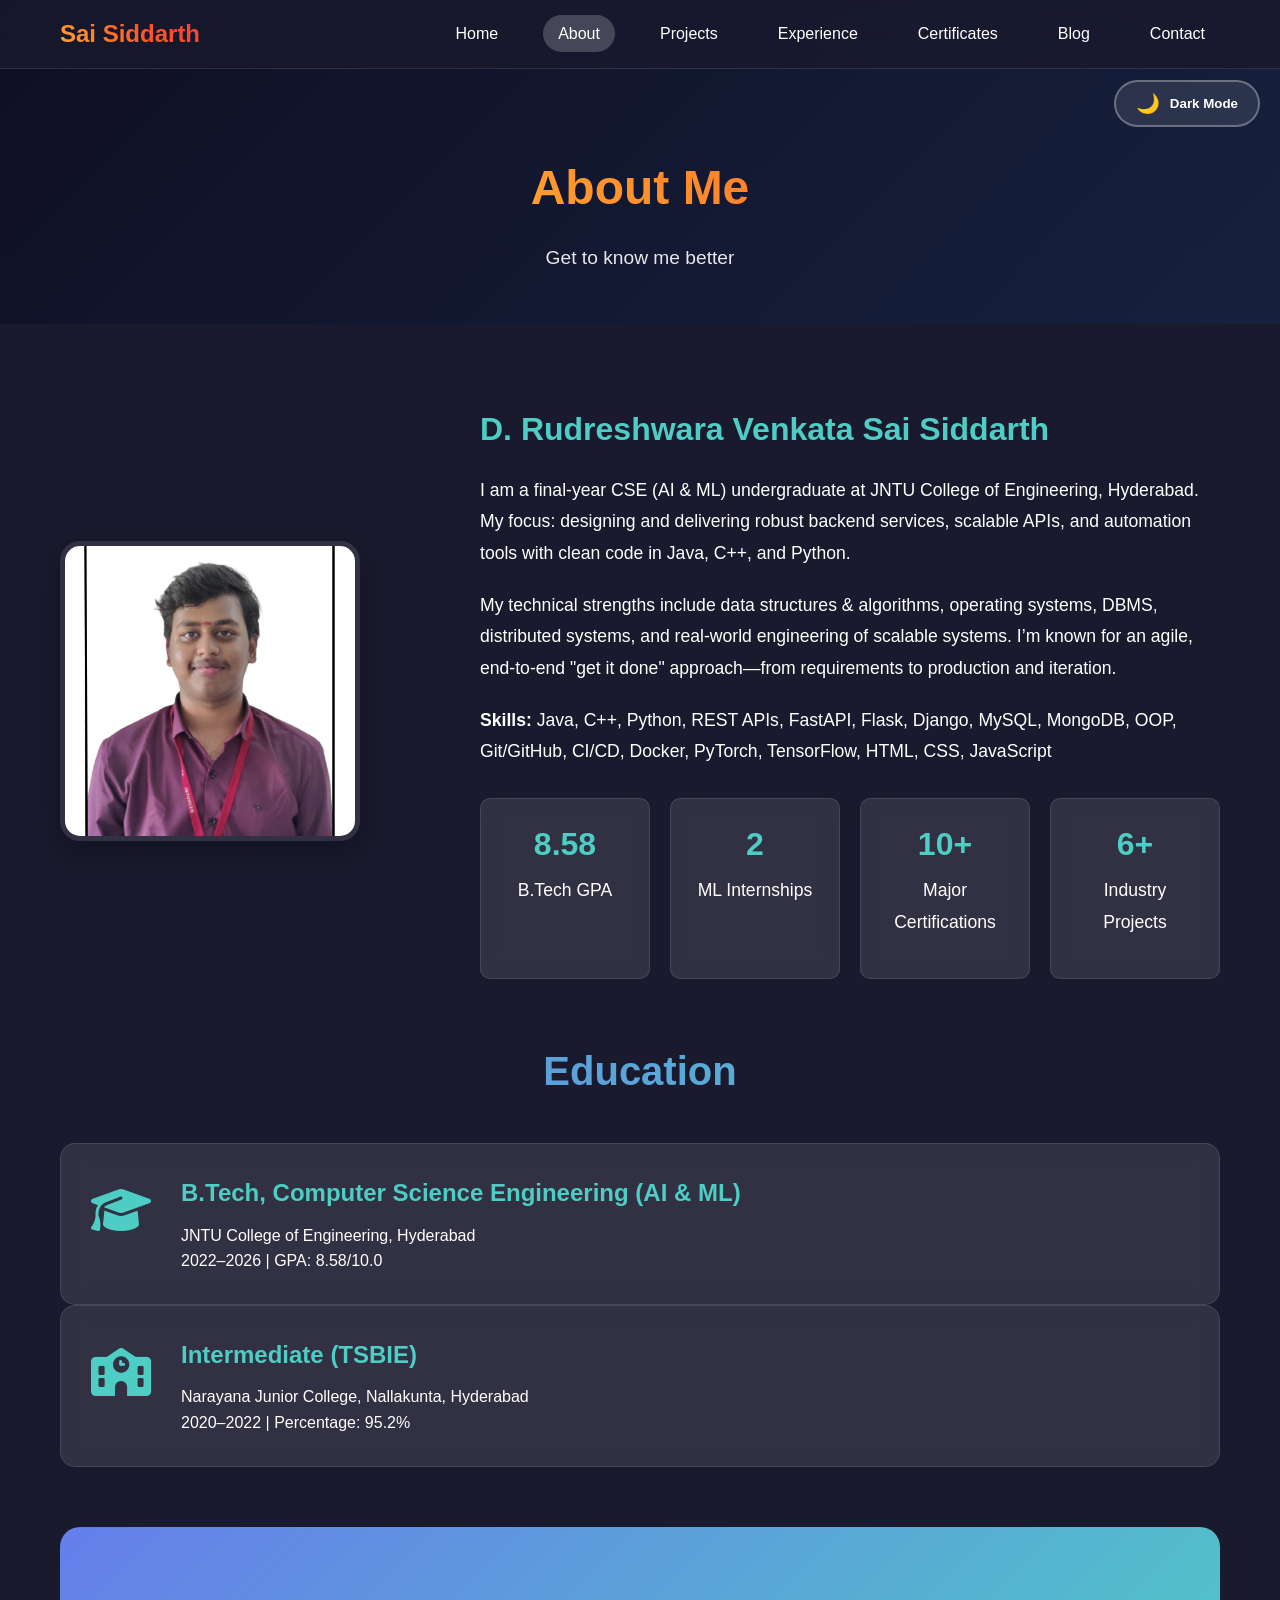
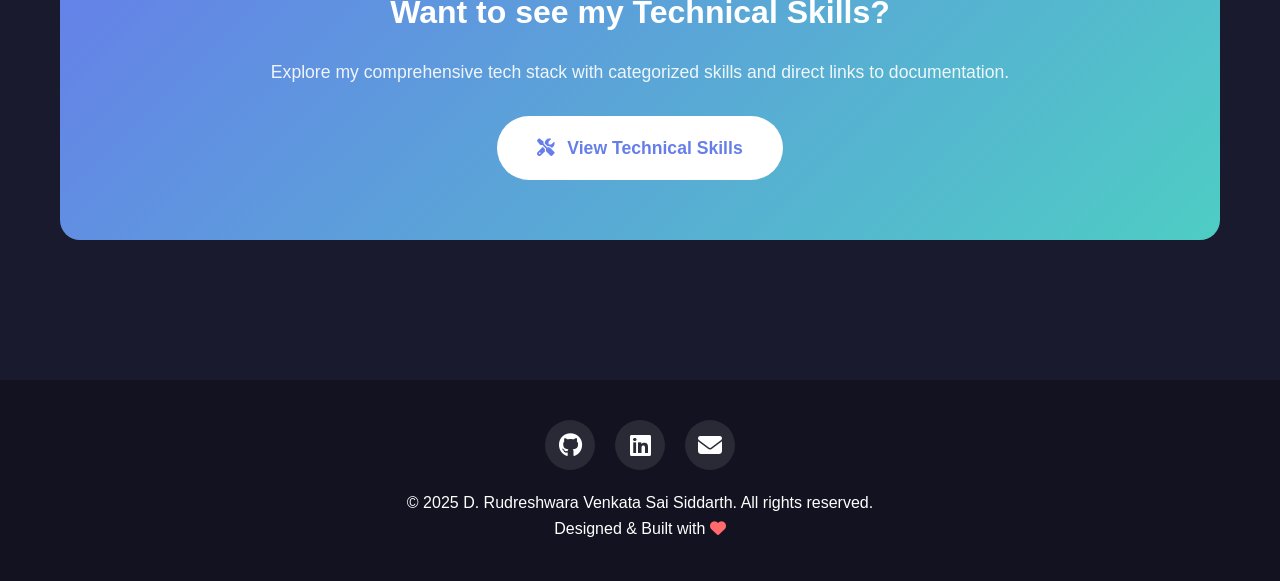
==== commit f49454f6: "Update profile image source in about.html" ====
--- a/about.html
+++ b/about.html
@@ -36,7 +36,7 @@
 
     <section class="content-section">
         <div class="about-container">
-            <img src="C:\Users\saisi\OneDrive\Desktop\Portfolio\Photo.png" alt="Profile" class="profile-image">
+            <img src="Photo.png" alt="Profile" class="profile-image">
             <div class="about-text">
                 <h2>D. Rudreshwara Venkata Sai Siddarth</h2>
                 <p>
